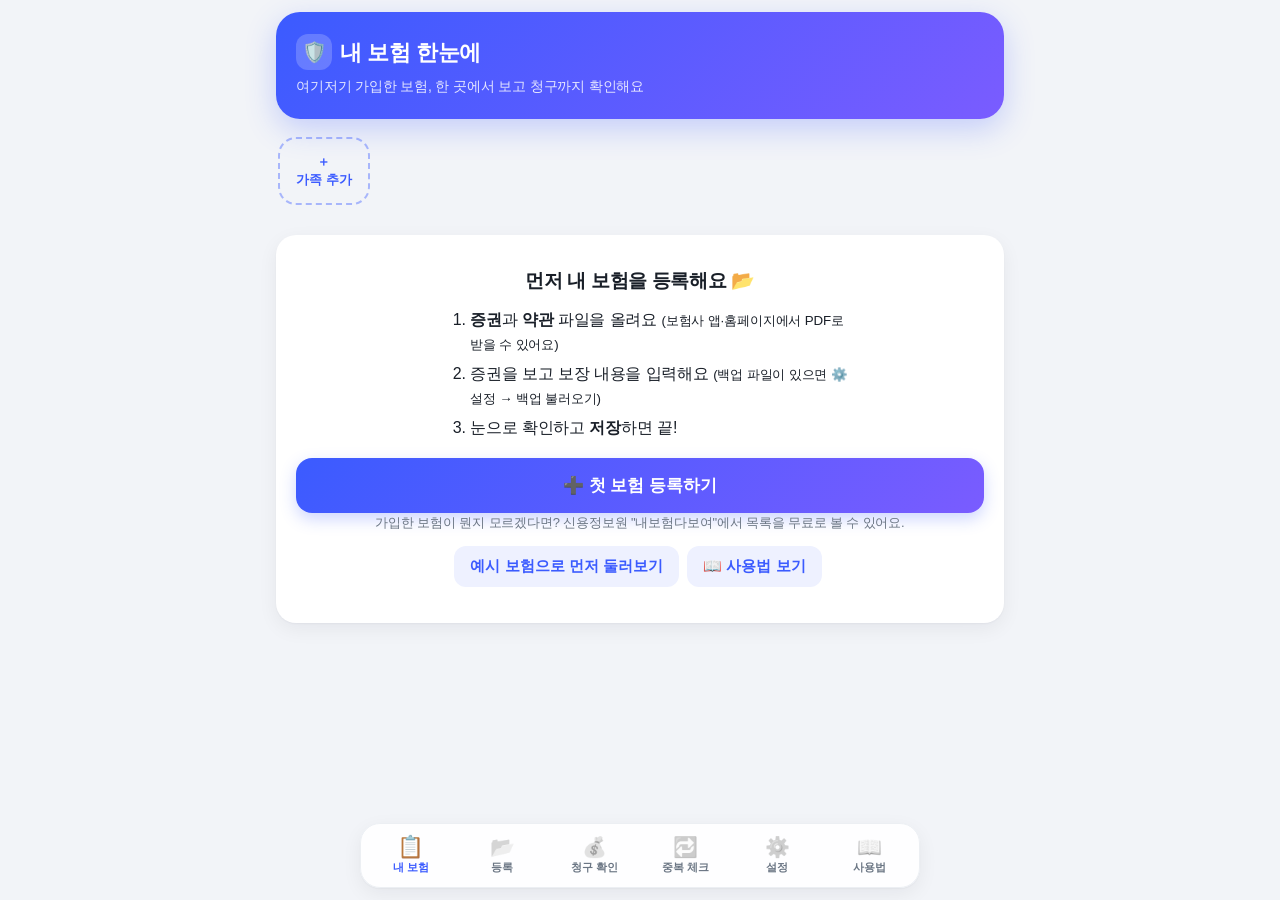
==== index.html @ a04a3692 "청구 확인: 병원 서류 올려 보기 + 어느 보험사에 청구할지 회사별로 보여주기 Co-Authored-By: Claude Opus 5.5 <noreply@anthropic.com> " ====
<!doctype html>
<html lang="ko">
<head>
  <meta charset="utf-8" />
  <meta name="viewport" content="width=device-width, initial-scale=1" />
  <meta http-equiv="Content-Security-Policy" content="default-src 'self'; script-src 'self'; style-src 'self' 'unsafe-inline'; img-src 'self' data: blob:; connect-src 'none'; object-src 'none'; base-uri 'none'; form-action 'none'" />
  <title>내 보험 한눈에</title>
  <link rel="manifest" href="manifest.webmanifest" />
  <link rel="icon" type="image/svg+xml" href="icons/icon.svg" />
  <link rel="apple-touch-icon" href="icons/icon-180.png" />
  <meta name="theme-color" content="#3b5bff" />
  <meta name="color-scheme" content="light" />
  <script src="theme.js?v=35"></script>
  <meta name="apple-mobile-web-app-title" content="내 보험" />
  <link rel="stylesheet" href="styles.css?v=35" />
</head>
<body>
  <!-- 잠금 화면 -->
  <div id="lock" class="lock hidden">
    <div class="lockbox">
      <div class="lockicon">🔒</div>
      <h2>비밀번호 4자리</h2>
      <input id="lockPin" type="password" inputmode="numeric" maxlength="4" autocomplete="off" />
      <button class="btn big" id="lockOpen">열기</button>
      <div id="lockMsg" class="hint"></div>
      <button class="btn small ghost" id="lockForgot">비밀번호를 잊었어요</button>
    </div>
  </div>

  <header class="top">
    <h1><span class="logo">🛡️</span> 내 보험 한눈에</h1>
    <p class="sub">여기저기 가입한 보험, 한 곳에서 보고 청구까지 확인해요</p>
  </header>

  <nav class="tabs" role="tablist">
    <button data-tab="home" class="active"><span class="ic">📋</span>내 보험</button>
    <button data-tab="add"><span class="ic">📂</span>등록</button>
    <button data-tab="claim"><span class="ic">💰</span>청구 확인</button>
    <button data-tab="overlap"><span class="ic">🔁</span>중복 체크</button>
    <button data-tab="settings"><span class="ic">⚙️</span>설정</button>
    <button data-tab="help"><span class="ic">📖</span>사용법</button>
  </nav>

  <main>
    <!-- 1. 내 보험 -->
    <section id="tab-home" class="tab active">
      <div id="family" class="family"></div>
      <div id="memberTools" class="membertools"></div>
      <div id="kindFilter" class="kinds"></div>
      <div id="summary" class="cards3"></div>
      <div id="policyList"></div>
      <div id="emptyHome" class="empty hidden">
        <h2>먼저 내 보험을 등록해요 📂</h2>
        <ol class="steps">
          <li><b>증권</b>과 <b>약관</b> 파일을 올려요 <small>(보험사 앱·홈페이지에서 PDF로 받을 수 있어요)</small></li>
          <li>증권을 보고 보장 내용을 입력해요 <small>(백업 파일이 있으면 ⚙️ 설정 → 백업 불러오기)</small></li>
          <li>눈으로 확인하고 <b>저장</b>하면 끝!</li>
        </ol>
        <button class="btn big" data-goto="add">➕ 첫 보험 등록하기</button>
        <p class="hint">가입한 보험이 뭔지 모르겠다면? 신용정보원 "내보험다보여"에서 목록을 무료로 볼 수 있어요.</p>
        <button class="btn ghost" id="loadSample">예시 보험으로 먼저 둘러보기</button>
        <button class="btn ghost" data-goto="help">📖 사용법 보기</button>
      </div>
    </section>

    <!-- 2. 청구 확인 -->
    <section id="tab-claim" class="tab">
      <div class="panel">
        <h2>📷 병원 서류 올리기</h2>
        <p class="hint">영수증·진료확인서·진단서 사진이나 PDF를 올리면 아래에서 보면서 칸을 채울 수 있어요. 서류는 <b>저장하지 않고</b> 앱을 닫으면 사라져요.</p>
        <label class="btn ghost filebtn">➕ 서류 고르기 (여러 장 가능)
          <input id="cDocs" type="file" accept="image/*,application/pdf" multiple hidden />
        </label>
        <div id="cDocList" class="doclist"></div>
        <details class="where">
          <summary>📍 서류 어디를 보면 되나요?</summary>
          <table>
            <tr><td><b>질병코드</b></td><td>진단서·진료확인서의 <b>질병분류기호</b> 칸 (예: K35.8)</td></tr>
            <tr><td><b>진단받은 날</b></td><td>진단서의 <b>진단일</b> 또는 진료 날짜</td></tr>
            <tr><td><b>입원 일수</b></td><td>입퇴원확인서의 <b>입원일~퇴원일</b></td></tr>
            <tr><td><b>수술</b></td><td>수술확인서의 <b>수술명</b> (종류 1~5종은 보험사에 물어보면 알려줘요)</td></tr>
            <tr><td><b>병원비</b></td><td>진료비 영수증의 <b>환자부담 총액</b></td></tr>
          </table>
        </details>
      </div>
      <div class="panel">
        <h2>어떤 일이 있었나요?</h2>
        <label>누가 아팠나요?
          <select id="cWho"></select>
        </label>
        <label>질병코드 (진단서에 적힌 코드)
          <input id="cCode" placeholder="예: C50, I63, S82" autocomplete="off" />
        </label>
        <div id="cCodeName" class="hint"></div>
        <label>진단받은 날
          <input id="cDate" type="date" />
        </label>
        <div class="checks">
          <label class="chk"><input type="checkbox" id="cDiag" checked /> 진단받았어요</label>
          <label class="chk"><input type="checkbox" id="cSurg" /> 수술했어요</label>
        </div>
        <label>수술 종류 (보험사 수술분류표의 1~5종)
          <select id="cSurgClass">
            <option value="">모르겠어요</option>
            <option value="1">1종</option><option value="2">2종</option><option value="3">3종</option><option value="4">4종</option><option value="5">5종</option>
          </select>
        </label>
        <label class="chk"><input type="checkbox" id="cPre" /> 보험 가입 전부터 이 병으로 진단·치료받은 적 있어요</label>
        <div class="row2">
          <label>입원 일수 <input id="cDays" type="number" min="0" value="0" /></label>
          <label>통원 횟수 <input id="cVisits" type="number" min="0" value="0" /></label>
        </div>
        <label>그중 중환자실에 있던 날 <input id="cIcu" type="number" min="0" value="0" /></label>
        <label>실제 낸 병원비 (원, 실손용)
          <input id="cCost" type="number" min="0" value="0" />
        </label>
        <button class="btn big" id="runClaim">🔍 받을 수 있는 보험금 확인</button>
      </div>
      <div id="claimResult"></div>
    </section>

    <!-- 3. 중복 체크 -->
    <section id="tab-overlap" class="tab">
      <div id="overlapResult"></div>
    </section>

    <!-- 4. 보험 추가 -->
    <section id="tab-add" class="tab">
      <div class="panel tpl">
        <h2>📚 새 보험 빠르게 입력하기 (선택)</h2>
        <p class="hint">새로 등록할 보험이 아래 상품이면, 증권의 <b>구좌 수</b>만 넣으면 보장이 자동으로 채워져요.<br />이미 등록한 보험은 여기가 아니라 <b>📋 내 보험</b> 탭에 있어요.</p>
        <select id="tplSelect"><option value="">— 해당 없음 (아래 ①로) —</option></select>
        <div id="tplUnits"></div>
        <button class="btn" id="tplApply">📚 이 약관으로 채우기</button>
      </div>

      <div class="panel">
        <h2>① 증권과 약관 올리기</h2>
        <div class="docguide">
          <div><b>📄 보험증권</b><br />뭘, 얼마짜리로 가입했는지<br /><small>금액 · 가입일 · 만기일</small></div>
          <div><b>📘 약관</b><br />언제 주고 언제 안 주는지<br /><small>질병코드 · 면책 · 감액</small></div>
        </div>
        <label>📄 보험증권 <b>(꼭 올려주세요)</b>
          <input type="file" id="docPolicy" accept="application/pdf,image/*" />
        </label>
        <div id="docPolicyNow" class="hint"></div>
        <label>📘 약관 <b>(있으면 훨씬 정확해요)</b>
          <input type="file" id="docTerms" accept="application/pdf,image/*" />
        </label>
        <div id="docTermsNow" class="hint"></div>
        <p class="hint">📎 올린 파일은 <b>이 기기 안에만</b> 보관돼요. 보험 카드에서 "증권 보기·약관 보기"로 열 수 있어요.<br />보장 내용은 아래 ②에 증권을 보고 입력하거나, 받은 백업 파일을 ⚙️ 설정 → <b>백업 불러오기</b>로 넣으세요.</p>
        <!-- 제미나이 자동 읽기: 보안을 위해 숨김 (필요하면 hidden을 빼고 gemini.js와 CSP connect-src를 되돌리기) -->
        <div id="aiBox" class="hidden">
        <details>
          <summary class="hint">파일이 없으면? 내용을 복사해서 붙여넣기</summary>
          <textarea id="aiText" rows="3" placeholder="증권/약관 내용을 붙여넣으세요"></textarea>
        </details>
        <button class="btn big" id="aiRun">🤖 제미나이로 읽어서 자동 입력</button>
        <div id="aiStatus" class="hint"></div>
        <p class="hint">AI 없이 직접 써도 돼요 → 아래 ②에 바로 입력</p>
        </div>
      </div>

      <div class="panel">
        <h2>② 내용 확인하고 저장</h2>
        <p class="hint">입력한 내용이 맞는지 <b>증권과 꼭 비교</b>해보세요.</p>
        <label>👤 누구 보험이에요? (보장받는 사람)
          <input id="fOwner" list="ownerList" placeholder="예: 나, 엄마, 첫째" />
          <datalist id="ownerList"></datalist>
        </label>
        <div class="row2">
          <label>보험사 <input id="fCompany" /></label>
          <label>상품 이름 <input id="fProduct" /></label>
        </div>
        <div class="row2">
          <label>종류
            <select id="fType"><option>정액</option><option>실손</option></select>
          </label>
          <label>월 보험료(원) <input id="fPremium" type="number" min="0" /></label>
        </div>
        <div class="row2">
          <label>납입일 (매월 며칠) <input id="fPayDay" type="number" min="1" max="31" placeholder="예: 25" /></label>
          <label>고객센터 번호 <input id="fPhone" type="tel" placeholder="증권에 적힌 번호" /></label>
        </div>
        <div class="row2">
          <label>가입일 <input id="fStart" type="date" /></label>
          <label>만기일 <input id="fEnd" type="date" /></label>
        </div>

        <h3>보장 내용</h3>
        <div id="covRows"></div>
        <button class="btn ghost" id="addCov">+ 보장 한 줄 추가</button>
        <div class="actions">
          <button class="btn big" id="savePolicy">💾 저장</button>
          <button class="btn ghost" id="resetForm">비우기</button>
        </div>
      </div>
    </section>

    <!-- 5. 설정 -->
    <section id="tab-help" class="tab">
      <div class="panel">
        <h2>📖 이렇게 써요 (3단계)</h2>
        <ol class="steps">
          <li><b>👨‍👩‍👧 가족 추가</b><br />📋 내 보험 → <b>＋ 가족 추가</b> → 이름 쓰기 (예: 엄마, 큰딸)<br /><small>같은 이름은 못 써요. 딸이 둘이면 "큰딸·작은딸"처럼</small></li>
          <li><b>📂 보험 등록</b><br />📂 보험 등록 → <b>누구 보험인지</b> 쓰고 → 증권을 보고 입력 → <b>💾 저장</b><br /><small>백업 파일이 있으면 ⚙️ 설정 → 백업 불러오기가 더 쉬워요</small><br /><small>목록에 있는 보험이면 "📚 이 약관으로 채우기"로 더 쉽게</small></li>
          <li><b>💰 청구 확인</b><br />💰 청구 확인 → <b>📷 병원 서류</b> 올리기(선택) → <b>누가 아팠는지</b> 고르고 → 진단서의 <b>질병코드</b>(예: C50, J18) → 입원·수술·병원비 넣기 → <b>🔍 확인</b><br /><small>결과 맨 위 <b>🏢 어디에 청구할까요?</b>에 보험사별 금액과 전화번호가 나와요</small></li>
        </ol>
      </div>

      <div class="panel hidden">
        <h2>🔑 AI(제미나이) 키 받는 법</h2>
        <p class="hint">증권·약관을 AI가 자동으로 읽게 하려면 필요해요. 없어도 직접 입력하면 돼요.</p>
        <ol class="steps">
          <li>인터넷 창에서 <b>aistudio.google.com</b> → 구글 계정으로 로그인</li>
          <li><b>Get API key</b>(API 키 가져오기) → <b>Create API key</b>(API 키 만들기)</li>
          <li><code>AIza</code>로 시작하는 키를 <b>복사</b> → ⚙️ 설정 → <b>API 키</b> 칸에 붙여넣고 <b>저장</b></li>
        </ol>
        <p class="hint">⚠️ 키는 비밀번호와 같아요. 남에게 보내거나 캡처하지 마세요. "결제 설정"은 누르지 않으면 돈이 나가지 않아요.</p>
      </div>

      <div class="panel">
        <h2>✅ 결과 읽는 법</h2>
        <ul>
          <li><span class="badge 가능">✅ 청구 가능</span> 약관 조건에 맞아요</li>
          <li><span class="badge 확인필요">⚠️ 확인 필요</span> 정보가 부족하거나(❓) 조건을 더 봐야 해요</li>
          <li><span class="badge 불가">❌ 해당 안 됨</span> 기간·면책·최초 1회 같은 조건에 걸려요</li>
        </ul>
        <p class="hint">❓ 표시는 앱이 모르는 부분이에요. 앱은 모르는 건 지어내지 않아요.</p>
      </div>

      <div class="panel">
        <h2>🔒 내 정보는 어디에?</h2>
        <ul>
          <li>보험·가족·파일은 <b>이 기기 안에만</b> 저장돼요. 다른 사람이 같은 링크를 열어도 안 보여요.</li>
          <li>이 앱은 <b>인터넷으로 아무것도 보내지 않아요.</b> (보안 울타리로 막아뒀어요)</li>
          <li>다른 기기로 옮기려면 ⚙️ 설정 → <b>백업 파일 받기</b> → 새 기기에서 <b>백업 불러오기</b>.</li>
          <li>회사 등 함께 쓰는 컴퓨터라면 다 쓴 뒤 ⚙️ 설정 → <b>전부 지우기</b> 또는 🔒 잠금을 켜세요.</li>
        </ul>
      </div>

      <p class="disclaimer">※ 이 앱의 금액은 <b>예상치</b>예요. 실제 지급 여부와 금액은 보험사 심사와 약관에 따라 달라요. 보험금 청구는 보통 사고일로부터 3년 안에 해야 해요.</p>
      <p class="disclaimer"><a href="privacy.html">개인정보 처리방침</a></p>
    </section>

    <section id="tab-settings" class="tab">
      <div class="panel hidden">
        <h2>제미나이 AI 연결</h2>
        <p class="hint">Google AI Studio에서 받은 API 키를 넣어요. 이 기기 안에만 저장돼요.</p>
        <label>API 키 <input id="sKey" type="password" placeholder="AIza..." /></label>
        <label>모델 이름 <input id="sModel" placeholder="gemini-2.5-flash" /></label>
        <button class="btn" id="saveSettings">저장</button>
      </div>
      <div class="panel">
        <label class="switch">🌙 밤 모드 (어두운 화면) <input type="checkbox" id="darkMode" /></label>
        <p class="hint" style="margin:8px 0 0">기본은 밝은 화면이에요. 이 기기에만 적용돼요.</p>
      </div>
      <div class="panel">
        <h2>🔒 숫자 4자리 잠금</h2>
        <p class="hint" id="pinState"></p>
        <label>새 비밀번호 4자리 <input id="sPin" type="password" inputmode="numeric" maxlength="4" autocomplete="off" /></label>
        <div class="actions">
          <button class="btn" id="setPin">잠금 켜기 / 바꾸기</button>
          <button class="btn ghost" id="removePin">잠금 끄기</button>
        </div>
        <p class="hint">※ 다른 사람이 화면을 못 열게 막는 "문 잠금"이에요. 기기 안의 자료 자체를 암호로 바꾸는 건 아니라서, 휴대폰 잠금도 꼭 같이 쓰세요.</p>
      </div>

      <div class="panel">
        <h2>내 데이터 · 가족과 나누기</h2>
        <p class="hint">👨‍👩‍👧 가족 공유: "백업 파일 받기"로 만든 파일을 카톡 등으로 보내고, 받은 사람이 "백업 불러오기"를 누르면 돼요. 이미 있는 보험은 그대로 두고 합쳐져요.</p>
        <p class="hint">보험 정보와 증권·약관 파일은 서버로 가지 않고 이 기기에만 저장돼요. 백업 파일에는 보장 내용만 들어가고, 증권·약관 원본 파일은 빠져요.</p>
        <div class="actions">
          <button class="btn ghost" id="exportData">📤 백업 파일 받기</button>
          <label class="btn ghost filebtn">📥 백업 불러오기<input type="file" id="importData" accept=".json" hidden /></label>
          <button class="btn danger" id="clearData">🗑️ 전부 지우기</button>
        </div>
      </div>
      <p class="disclaimer">※ 이 앱의 금액은 "예상치"예요. 실제 지급 여부와 금액은 보험사 심사와 약관에 따라 달라질 수 있어요.</p>
    </section>
  </main>

  <div id="toast" class="toast hidden"></div>

  <script src="kcd.js?v=35"></script>
  <script src="engine.js?v=35"></script>
  <script src="sample-data.js?v=35"></script>
  <script src="templates.js?v=35"></script>
  <script src="avatars.js?v=35"></script>
  <script src="app.js?v=35"></script>
</body>
</html>
---- styles.css ----
:root {
  --bg: #f4f6fb; --card: #fff; --text: #1d2433; --muted: #6b7385; --line: #e3e7ef;
  --brand: #2f6bff; --brand-soft: #e8efff;
  --ok: #12a150; --ok-soft: #e4f6ec; --warn: #d98a00; --warn-soft: #fff4dc; --no: #d64545; --no-soft: #fde8e8;
}
:root[data-theme="dark"] {
  --ok-soft: #133022; --warn-soft: #362a10; --no-soft: #3a1818;
}
* { box-sizing: border-box; }
body { margin: 0; font-family: -apple-system, "Apple SD Gothic Neo", "Malgun Gothic", sans-serif; background: var(--bg); color: var(--text); font-size: 16px; line-height: 1.5; }
.top { padding: 20px 16px 8px; max-width: 760px; margin: 0 auto; }
.top h1 { margin: 0; font-size: 24px; }
.sub { margin: 4px 0 0; color: var(--muted); font-size: 14px; }

.tabs { position: sticky; top: 0; z-index: 5; display: flex; gap: 4px; overflow-x: auto; padding: 8px 16px; background: var(--bg); max-width: 760px; margin: 0 auto; }
.tabs button { flex: 0 0 auto; border: 1px solid var(--line); background: var(--card); color: var(--text); border-radius: 999px; padding: 8px 14px; font-size: 14px; cursor: pointer; }
.tabs button.active { background: var(--brand); border-color: var(--brand); color: #fff; }

main { max-width: 760px; margin: 0 auto; padding: 8px 16px 60px; }
.tab { display: none; }
.tab.active { display: block; }
.hidden { display: none !important; }

.panel, .policy, .result { background: var(--card); border: 1px solid var(--line); border-radius: 16px; padding: 16px; margin-bottom: 12px; }
h2 { font-size: 18px; margin: 0 0 12px; }
h3 { font-size: 15px; margin: 16px 0 8px; }
label { display: block; font-size: 14px; color: var(--muted); margin-bottom: 10px; }
input, select, textarea { display: block; width: 100%; margin-top: 4px; padding: 10px 12px; font-size: 16px; border: 1px solid var(--line); border-radius: 10px; background: var(--bg); color: var(--text); }
textarea { margin: 8px 0; }
.row2 { display: grid; grid-template-columns: 1fr 1fr; gap: 10px; }
.checks { display: flex; gap: 16px; margin-bottom: 10px; }
.chk { display: flex; align-items: center; gap: 6px; color: var(--text); }
.chk input { width: auto; margin: 0; }
.hint { color: var(--muted); font-size: 13px; margin: -4px 0 10px; }

.btn { display: inline-block; border: 0; background: var(--brand); color: #fff; padding: 10px 16px; border-radius: 10px; font-size: 15px; cursor: pointer; margin: 4px 4px 4px 0; }
.btn.ghost { background: var(--brand-soft); color: var(--brand); }
.btn.danger { background: var(--no-soft); color: var(--no); }
.btn.big { width: 100%; padding: 14px; font-size: 17px; font-weight: 600; margin-top: 6px; }
.btn.small { padding: 4px 10px; font-size: 13px; }
.actions { display: flex; flex-wrap: wrap; gap: 4px; margin-top: 8px; }
.filebtn { margin: 4px 4px 4px 0; }

.cards3 { display: grid; grid-template-columns: repeat(3, 1fr); gap: 8px; margin-bottom: 12px; }
.stat { background: var(--card); border: 1px solid var(--line); border-radius: 14px; padding: 12px; }
.stat .k { font-size: 12px; color: var(--muted); }
.stat .v { font-size: 18px; font-weight: 700; margin-top: 2px; word-break: keep-all; }

.policy header { display: flex; justify-content: space-between; align-items: flex-start; gap: 8px; }
.policy .name { font-weight: 700; font-size: 17px; }
.policy .meta { color: var(--muted); font-size: 13px; }
.tag { display: inline-block; font-size: 12px; padding: 2px 8px; border-radius: 999px; background: var(--brand-soft); color: var(--brand); margin-right: 4px; }
.covs { width: 100%; border-collapse: collapse; margin-top: 10px; font-size: 14px; }
.covs td { padding: 7px 4px; border-top: 1px solid var(--line); vertical-align: top; }
.covs td.amt { text-align: right; white-space: nowrap; font-weight: 600; }
.covs .codes { color: var(--muted); font-size: 12px; }

.total { background: var(--brand); color: #fff; border-radius: 16px; padding: 18px; margin: 12px 0; }
.total .k { opacity: .85; font-size: 14px; }
.total .v { font-size: 28px; font-weight: 800; }
.result { border-left: 6px solid var(--line); }
.result.가능 { border-left-color: var(--ok); }
.result.확인필요 { border-left-color: var(--warn); }
.result.불가 { border-left-color: var(--no); opacity: .8; }
.result .top-line { display: flex; justify-content: space-between; gap: 8px; font-weight: 700; }
.badge { font-size: 12px; padding: 2px 8px; border-radius: 999px; white-space: nowrap; }
.badge.가능 { background: var(--ok-soft); color: var(--ok); }
.badge.확인필요 { background: var(--warn-soft); color: var(--warn); }
.badge.불가 { background: var(--no-soft); color: var(--no); }
.result ul { margin: 6px 0 0; padding-left: 18px; color: var(--muted); font-size: 13px; }
.box { border-radius: 14px; padding: 14px; margin-bottom: 12px; }
.box.warn { background: var(--warn-soft); }
.box.info { background: var(--brand-soft); }
.box h3 { margin-top: 0; }

.covrow { border: 1px dashed var(--line); border-radius: 12px; padding: 10px; margin-bottom: 8px; }
.covrow .grid { display: grid; grid-template-columns: 1fr 1fr; gap: 8px; }
.covrow label { margin-bottom: 4px; }
.covrow input, .covrow select { padding: 8px; font-size: 14px; }

.empty { text-align: center; padding: 30px 10px; color: var(--muted); }
.disclaimer { color: var(--muted); font-size: 12px; }
.toast { position: fixed; left: 50%; bottom: 20px; transform: translateX(-50%); background: #222a; color: #fff; padding: 10px 16px; border-radius: 999px; font-size: 14px; backdrop-filter: blur(6px); }

@media (max-width: 480px) {
  .cards3 { grid-template-columns: 1fr 1fr; }
  .cards3 .stat:last-child { grid-column: span 2; }
  .stat .v { font-size: 16px; }
}

/* 증권·약관 등록 */
.docguide { display: grid; grid-template-columns: 1fr 1fr; gap: 8px; margin-bottom: 14px; font-size: 14px; }
.docguide > div { background: var(--brand-soft); border-radius: 12px; padding: 10px; }
.docguide small { color: var(--muted); }
.steps { text-align: left; max-width: 420px; margin: 0 auto 12px; color: var(--text); }
.steps li { margin-bottom: 6px; }
.empty h2 { color: var(--text); }
details summary { cursor: pointer; margin: 4px 0 8px; }
.doclinks { display: flex; flex-wrap: wrap; gap: 4px; margin-top: 8px; }
.tag.miss { background: var(--warn-soft); color: var(--warn); }
.tag.have { background: var(--ok-soft); color: var(--ok); }
button.tag { border: 0; cursor: pointer; font-family: inherit; }

/* 가족 카드 */
.family { display: flex; gap: 8px; overflow-x: auto; padding-bottom: 4px; margin-bottom: 12px; }
.fam { flex: 0 0 auto; min-width: 110px; text-align: left; border: 2px solid var(--line); background: var(--card); color: var(--text); border-radius: 14px; padding: 10px 12px; cursor: pointer; font-family: inherit; }
.fam.active { border-color: var(--brand); background: var(--brand-soft); }
.fam .who { font-weight: 700; font-size: 16px; }
.fam .sm { font-size: 13px; color: var(--muted); }
.fam .money { font-weight: 700; font-size: 15px; }
.tag.owner { background: var(--ok-soft); color: var(--ok); }
.phone { color: var(--brand); text-decoration: none; font-weight: 600; }
.person { font-size: 17px; margin: 16px 0 8px; }

/* 잠금 화면 */
.lock { position: fixed; inset: 0; z-index: 50; background: var(--bg); display: flex; align-items: center; justify-content: center; padding: 16px; }
.lockbox { width: 100%; max-width: 320px; text-align: center; }
.lockicon { font-size: 48px; }
#lockPin { text-align: center; font-size: 28px; letter-spacing: 12px; }
.fam.add { min-width: 90px; text-align: center; color: var(--brand); border-style: dashed; font-weight: 700; }
.membertools { display: flex; flex-wrap: wrap; align-items: center; gap: 4px; margin: -4px 0 10px; font-size: 14px; }
.membertools:empty { display: none; }
.panel.tpl { border: 2px solid var(--brand); }
.memo { font-size: 13px; margin-top: 6px; } .memo summary { cursor: pointer; color: var(--brand); } .memo ul { margin: 4px 0 0; padding-left: 18px; color: var(--muted); }
.kinds { display: flex; flex-wrap: wrap; gap: 6px; margin-bottom: 10px; }
.kind { border: 1px solid var(--line); background: var(--card); color: var(--text); border-radius: 999px; padding: 6px 12px; font-size: 14px; cursor: pointer; font-family: inherit; }
.kind.active { background: var(--brand); border-color: var(--brand); color: #fff; }
.kinds:empty { display: none; }
.tag.life { background: #eef0ff; color: #4a4fc4; }
.tag.fire { background: #fff0e6; color: #c45a12; }
.tag.silbi { background: var(--ok-soft); color: var(--ok); }
:root[data-theme="dark"] .tag.life { background: #26294a; color: #a9adff; } :root[data-theme="dark"] .tag.fire { background: #3a2616; color: #ffb27a; }
.covs td.amt.txt { white-space: normal; width: 40%; font-size: 13px; word-break: keep-all; }
.covs { table-layout: auto; }
/* 보험 개수·보험료는 빨간색으로 잘 보이게 */
:root { --hot: #e02424; }
:root[data-theme="dark"] { --hot: #ff6b6b; }
.fam .sm, .fam .money, .stat .v, .tag.money { color: var(--hot); font-weight: 800; }
.tag.money { background: #fdeaea; }
:root[data-theme="dark"] .tag.money { background: #3a1818; }

/* ================= 2026 새 디자인 (위 규칙을 덮어써요) ================= */
:root {
  --bg: #f2f4f8; --card: #ffffff; --text: #191f28; --muted: #6b7684; --line: #eceff3;
  --brand: #3b5bff; --brand-2: #7a5cff; --brand-soft: #eef1ff;
  --field: #f2f4f6; --shadow: 0 1px 2px rgba(16,24,40,.04), 0 6px 20px rgba(16,24,40,.06);
  --radius: 20px; --nav-h: 64px; color-scheme: light;
}
:root[data-theme="dark"] {
  color-scheme: dark;
  --bg: #0f1115; --card: #1a1d24; --text: #eef0f4; --muted: #98a0ad; --line: #272b34;
  --brand: #7b91ff; --brand-2: #a08bff; --brand-soft: #21263a; --field: #22262e;
  --shadow: 0 1px 2px rgba(0,0,0,.3);
}
body { font-family: "Pretendard", -apple-system, "SF Pro Text", "Apple SD Gothic Neo", "Noto Sans KR", "Malgun Gothic", sans-serif;
  letter-spacing: -0.01em; -webkit-font-smoothing: antialiased; padding-bottom: calc(var(--nav-h) + env(safe-area-inset-bottom)); }

/* 머리: 색이 번지는 카드 */
.top { margin: 12px auto 4px; padding: 22px 20px; max-width: 728px; width: calc(100% - 32px); border-radius: 24px; color: #fff;
  background: linear-gradient(135deg, var(--brand) 0%, var(--brand-2) 100%); box-shadow: 0 10px 30px rgba(59,91,255,.25); }
.top h1 { font-size: 22px; font-weight: 800; letter-spacing: -0.02em; display: flex; align-items: center; gap: 8px; }
.top .logo { display: inline-grid; place-items: center; width: 36px; height: 36px; border-radius: 12px; background: rgba(255,255,255,.2); font-size: 20px; }
.top .sub { color: rgba(255,255,255,.85); margin-top: 6px; }

/* 아래 고정 메뉴 (휴대폰 앱처럼) */
.tabs { position: fixed; top: auto; bottom: 0; left: 0; right: 0; max-width: none; margin: 0; z-index: 20; display: grid; grid-template-columns: repeat(6, 1fr); gap: 0;
  padding: 6px 4px calc(6px + env(safe-area-inset-bottom)); background: color-mix(in srgb, var(--card) 88%, transparent);
  backdrop-filter: saturate(180%) blur(16px); -webkit-backdrop-filter: saturate(180%) blur(16px); border-top: 1px solid var(--line); overflow: visible; }
.tabs button { display: flex; flex-direction: column; align-items: center; gap: 2px; border: 0; background: none; color: var(--muted);
  border-radius: 12px; padding: 6px 0; font-size: 11px; font-weight: 600; font-family: inherit; white-space: nowrap; }
.tabs button .ic { font-size: 20px; line-height: 1.1; filter: grayscale(1); opacity: .55; transition: .15s; }
.tabs button.active { background: none; color: var(--brand); }
.tabs button.active .ic { filter: none; opacity: 1; transform: translateY(-1px) scale(1.08); }
@media (min-width: 760px) { .tabs { max-width: 560px; margin: 0 auto 12px; left: 0; right: 0; bottom: 0; border: 1px solid var(--line); border-radius: 20px; box-shadow: var(--shadow); } }

main { padding: 12px 16px 24px; }

/* 카드: 테두리 대신 부드러운 그림자 */
.panel, .policy, .result, .stat { border: 0; border-radius: var(--radius); box-shadow: var(--shadow); }
.panel, .policy, .result { padding: 20px; margin-bottom: 14px; }
h2 { font-size: 19px; font-weight: 800; letter-spacing: -0.02em; }
h3 { font-weight: 700; }

/* 입력칸: 회색 바탕, 누르면 파란 테두리 */
label { color: var(--muted); font-weight: 600; font-size: 13px; }
input, select, textarea { border: 1.5px solid transparent; background: var(--field); border-radius: 12px; padding: 12px 14px; font-family: inherit; transition: border-color .15s, background .15s; }
input:focus, select:focus, textarea:focus { outline: none; border-color: var(--brand); background: var(--card); }
.chk { font-weight: 500; }
.chk input { accent-color: var(--brand); width: 18px; height: 18px; }

/* 버튼 */
.btn { border-radius: 12px; font-weight: 700; font-family: inherit; padding: 11px 16px; transition: transform .08s, filter .15s; }
.btn:active { transform: scale(.97); }
.btn.big { border-radius: 16px; padding: 16px; background: linear-gradient(135deg, var(--brand), var(--brand-2)); box-shadow: 0 6px 16px rgba(59,91,255,.25); }
.btn.big.ghost { background: var(--brand-soft); box-shadow: none; }
.btn.small { border-radius: 8px; font-weight: 600; }

/* 가족 카드 */
.family { gap: 10px; padding: 2px 2px 6px; scrollbar-width: none; }
.family::-webkit-scrollbar { display: none; }
.fam { border: 0; border-radius: 18px; padding: 14px 16px; min-width: 124px; box-shadow: var(--shadow); outline: 2px solid transparent; transition: outline-color .15s; }
.fam.active { outline-color: var(--brand); background: var(--card); }
.fam .who { font-size: 17px; font-weight: 800; margin-bottom: 4px; }
.fam.add { border: 2px dashed color-mix(in srgb, var(--brand) 40%, transparent); box-shadow: none; background: transparent; }

/* 분류 칩 */
.kind { border: 0; background: var(--card); box-shadow: var(--shadow); font-weight: 600; padding: 7px 13px; }
.kind.active { background: var(--text); color: var(--card); }

/* 요약 숫자 */
.cards3 { gap: 10px; }
.stat { padding: 16px; }
.stat .k { font-size: 13px; font-weight: 600; }
.stat .v { font-size: 22px; letter-spacing: -0.02em; margin-top: 4px; }
@media (max-width: 480px) { .stat .v { font-size: 20px; } }

/* 보험 카드 */
.policy .name { font-size: 18px; font-weight: 800; letter-spacing: -0.02em; }
.policy .meta { margin: 2px 0 8px; }
.tag { font-weight: 600; padding: 3px 9px; }
.covs { margin-top: 14px; }
.covs td { padding: 10px 2px; border-top: 1px solid var(--line); }
.covs tr:first-child td { border-top: 0; }
.covs td.amt { font-weight: 800; letter-spacing: -0.01em; }

/* 청구 결과 */
.total { border-radius: 24px; padding: 22px; background: linear-gradient(135deg, var(--brand), var(--brand-2)); box-shadow: 0 10px 30px rgba(59,91,255,.25); }
.total .v { font-size: 32px; letter-spacing: -0.03em; }
.result { border-left: 0; position: relative; overflow: hidden; padding-left: 24px; }
.result::before { content: ""; position: absolute; left: 0; top: 0; bottom: 0; width: 6px; background: var(--line); }
.result.가능::before { background: var(--ok); }
.result.확인필요::before { background: var(--warn); }
.result.불가::before { background: var(--no); }
.badge { font-weight: 700; }
.box { border-radius: var(--radius); padding: 18px; }

/* 빈 화면·기타 */
.empty { background: var(--card); border-radius: var(--radius); box-shadow: var(--shadow); padding: 32px 20px; }
.covrow { border: 0; background: var(--field); border-radius: 16px; }
.covrow input, .covrow select { background: var(--card); }
.docguide > div { border-radius: 16px; padding: 14px; }
.panel.tpl { border: 0; outline: 2px solid color-mix(in srgb, var(--brand) 35%, transparent); }
.toast { bottom: calc(var(--nav-h) + 16px + env(safe-area-inset-bottom)); background: rgba(25,31,40,.9); font-weight: 600; z-index: 30; }
.disclaimer { line-height: 1.6; padding: 0 4px; }
.disclaimer a { color: var(--muted); }
.lockicon { width: 80px; height: 80px; margin: 0 auto 8px; display: grid; place-items: center; border-radius: 24px; background: linear-gradient(135deg, var(--brand), var(--brand-2)); font-size: 40px; }

/* 밤 모드 켜기 버튼 */
.switch { display: flex; align-items: center; justify-content: space-between; gap: 12px; color: var(--text); font-size: 16px; font-weight: 600; margin: 0; cursor: pointer; }
.switch input { appearance: none; -webkit-appearance: none; width: 52px; height: 32px; margin: 0; padding: 0; border: 0; border-radius: 999px; background: #d0d5dd; position: relative; flex: 0 0 auto; cursor: pointer; transition: background .2s; }
.switch input::after { content: ""; position: absolute; top: 3px; left: 3px; width: 26px; height: 26px; border-radius: 50%; background: #fff; box-shadow: 0 1px 3px rgba(0,0,0,.25); transition: transform .2s; }
.switch input:checked { background: var(--brand); }
.switch input:checked::after { transform: translateX(20px); }

/* 가족 캐릭터 (avatars.js 그림) */
.av { display: inline-block; vertical-align: middle; line-height: 0; }
.av svg { width: 100%; height: 100%; display: block; }
.av-sm { width: 22px; height: 22px; margin: -3px 2px 0 0; }
.av-lg { width: 60px; height: 60px; }
.fam .face { margin-bottom: 8px; filter: drop-shadow(0 3px 6px rgba(16,24,40,.12)); }
.fam.active .face .av-lg { transform: scale(1.06); }
.fam .face .av-lg { transition: transform .15s; }
.tag.owner { display: inline-flex; align-items: center; gap: 2px; padding-left: 4px; }
.tag.owner .av-sm { width: 18px; height: 18px; margin: 0; }
.person .av-sm, .total .av-sm { width: 26px; height: 26px; }
.facepicker { width: 100%; display: grid; grid-template-columns: repeat(auto-fill, minmax(56px, 1fr)); gap: 8px; margin-top: 8px; padding: 12px; background: var(--card); border-radius: 16px; box-shadow: var(--shadow); }
.facepicker button { aspect-ratio: 1; padding: 4px; border: 0; border-radius: 16px; background: var(--field); cursor: pointer; line-height: 0; }
.facepicker button svg { width: 100%; height: 100%; }
.facepicker button.active { outline: 3px solid var(--brand); background: var(--brand-soft); }
.facepicker button.auto { aspect-ratio: auto; grid-column: span 2; font-size: 13px; font-weight: 700; color: var(--brand); font-family: inherit; line-height: 1.2; }

/* 컴퓨터처럼 넓은 화면: 가족 카드를 옆으로 밀지 않고 여러 줄로 보여줘요 */
@media (min-width: 600px) {
  .family { flex-wrap: wrap; overflow-x: visible; }
}

/* 청구 확인: 병원 서류 */
.filebtn { display: inline-block; cursor: pointer; }
.filebtn input { display: none; }
.doclist { display: flex; flex-direction: column; gap: 10px; margin: 10px 0; }
.doc { position: relative; }
.doc img { width: 100%; max-height: 70vh; object-fit: contain; border-radius: 12px; border: 1px solid var(--line); background: var(--card); }
.doc .pdf { display: block; padding: 12px; border: 1px solid var(--line); border-radius: 12px; color: var(--text); text-decoration: none; }
.doc .x { position: absolute; top: 6px; right: 6px; border: 0; border-radius: 50%; width: 32px; height: 32px; background: rgba(0,0,0,.6); color: #fff; font-size: 16px; cursor: pointer; }
.where summary { cursor: pointer; font-weight: 600; margin-top: 6px; }
.where table { width: 100%; border-collapse: collapse; margin-top: 8px; font-size: 14px; }
.where td { padding: 6px 4px; border-top: 1px solid var(--line); vertical-align: top; }
.where td:first-child { white-space: nowrap; width: 1%; padding-right: 10px; }
.company h3 { margin: 0 0 4px; display: flex; justify-content: space-between; gap: 8px; }
.company ul { margin: 6px 0 0; padding-left: 18px; font-size: 14px; }
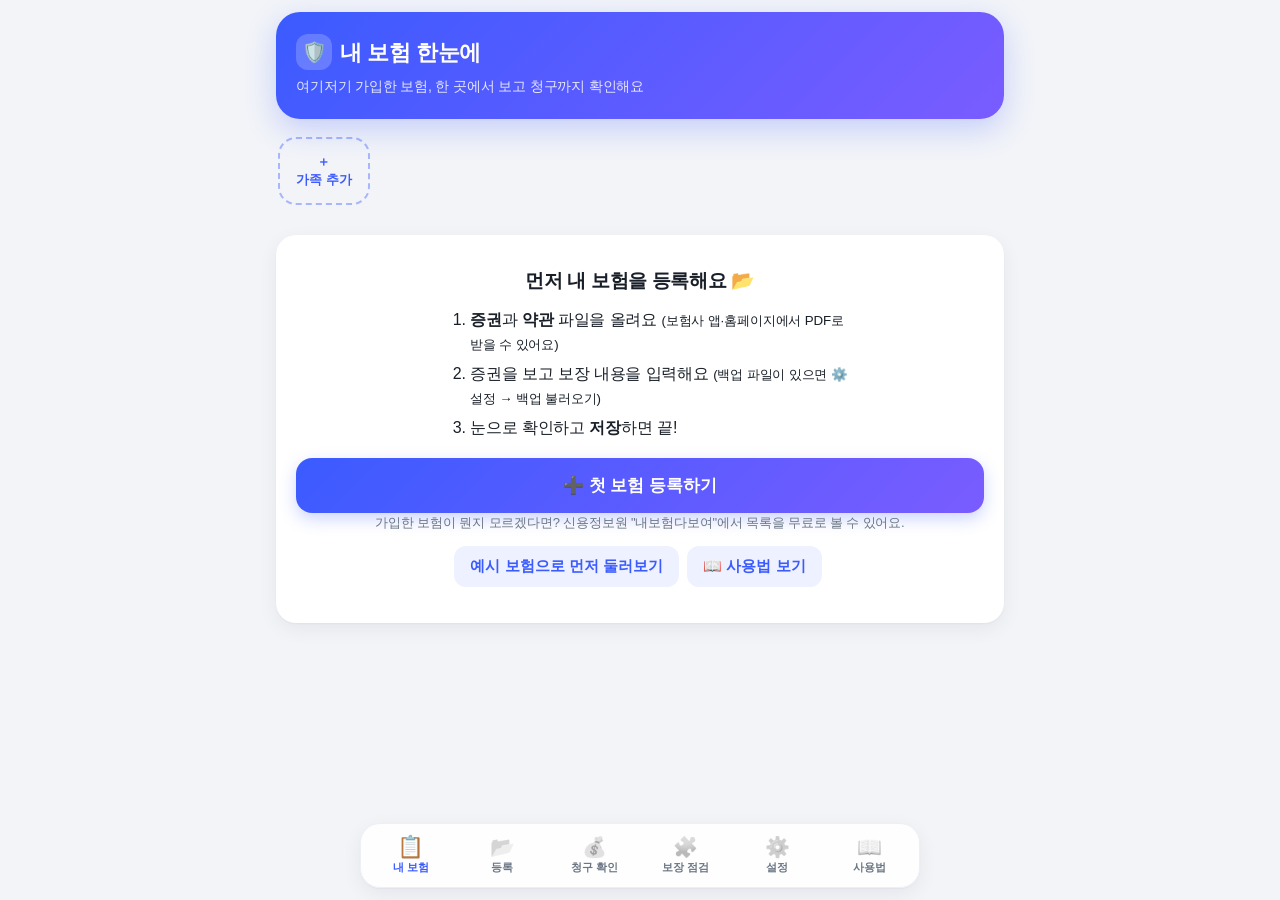
==== commit 110d021b: "갱신·만기 알림, 가족 보장 빈칸 표, 받은 보험금 기록 Co-Authored-By: Claude Opus 5.5 <noreply@anthropic.com> Claude-Sessi" ====
--- a/index.html
+++ b/index.html
@@ -10,9 +10,9 @@
   <link rel="apple-touch-icon" href="icons/icon-180.png" />
   <meta name="theme-color" content="#3b5bff" />
   <meta name="color-scheme" content="light" />
-  <script src="theme.js?v=35"></script>
+  <script src="theme.js?v=37"></script>
   <meta name="apple-mobile-web-app-title" content="내 보험" />
-  <link rel="stylesheet" href="styles.css?v=35" />
+  <link rel="stylesheet" href="styles.css?v=37" />
 </head>
 <body>
   <!-- 잠금 화면 -->
@@ -36,7 +36,7 @@
     <button data-tab="home" class="active"><span class="ic">📋</span>내 보험</button>
     <button data-tab="add"><span class="ic">📂</span>등록</button>
     <button data-tab="claim"><span class="ic">💰</span>청구 확인</button>
-    <button data-tab="overlap"><span class="ic">🔁</span>중복 체크</button>
+    <button data-tab="overlap"><span class="ic">🧩</span>보장 점검</button>
     <button data-tab="settings"><span class="ic">⚙️</span>설정</button>
     <button data-tab="help"><span class="ic">📖</span>사용법</button>
   </nav>
@@ -44,6 +44,7 @@
   <main>
     <!-- 1. 내 보험 -->
     <section id="tab-home" class="tab active">
+      <div id="claimAlert"></div>
       <div id="family" class="family"></div>
       <div id="memberTools" class="membertools"></div>
       <div id="kindFilter" class="kinds"></div>
@@ -65,6 +66,7 @@
 
     <!-- 2. 청구 확인 -->
     <section id="tab-claim" class="tab">
+      <div id="claimTodo"></div>
       <div class="panel">
         <h2>📷 병원 서류 올리기</h2>
         <p class="hint">영수증·진료확인서·진단서 사진이나 PDF를 올리면 아래에서 보면서 칸을 채울 수 있어요. 서류는 <b>저장하지 않고</b> 앱을 닫으면 사라져요.</p>
@@ -72,6 +74,8 @@
           <input id="cDocs" type="file" accept="image/*,application/pdf" multiple hidden />
         </label>
         <div id="cDocList" class="doclist"></div>
+        <button class="btn hidden" id="cReadCode">🔎 사진에서 질병코드 자동으로 찾기</button>
+        <div id="cOcr"></div>
         <details class="where">
           <summary>📍 서류 어디를 보면 되나요?</summary>
           <table>
@@ -92,7 +96,7 @@
           <input id="cCode" placeholder="예: C50, I63, S82" autocomplete="off" />
         </label>
         <div id="cCodeName" class="hint"></div>
-        <label>진단받은 날
+        <label>진단·치료받은 날 <small>(이날부터 3년이 청구 마감)</small>
           <input id="cDate" type="date" />
         </label>
         <div class="checks">
@@ -119,8 +123,10 @@
       <div id="claimResult"></div>
     </section>
 
-    <!-- 3. 중복 체크 -->
+    <!-- 3. 보장 점검 (빈칸 + 중복) -->
     <section id="tab-overlap" class="tab">
+      <div id="gapResult"></div>
+      <h2 class="person">🔁 겹치는 보장</h2>
       <div id="overlapResult"></div>
     </section>
 
@@ -186,6 +192,9 @@
           <label>가입일 <input id="fStart" type="date" /></label>
           <label>만기일 <input id="fEnd" type="date" /></label>
         </div>
+        <label>갱신 주기 (년) <small>갱신형이면 증권에 적힌 숫자 (예: 5년 갱신 → 5). 비갱신형은 비워 두세요</small>
+          <input id="fRenew" type="number" min="1" max="30" placeholder="예: 5" />
+        </label>
 
         <h3>보장 내용</h3>
         <div id="covRows"></div>
@@ -204,7 +213,8 @@
         <ol class="steps">
           <li><b>👨‍👩‍👧 가족 추가</b><br />📋 내 보험 → <b>＋ 가족 추가</b> → 이름 쓰기 (예: 엄마, 큰딸)<br /><small>같은 이름은 못 써요. 딸이 둘이면 "큰딸·작은딸"처럼</small></li>
           <li><b>📂 보험 등록</b><br />📂 보험 등록 → <b>누구 보험인지</b> 쓰고 → 증권을 보고 입력 → <b>💾 저장</b><br /><small>백업 파일이 있으면 ⚙️ 설정 → 백업 불러오기가 더 쉬워요</small><br /><small>목록에 있는 보험이면 "📚 이 약관으로 채우기"로 더 쉽게</small></li>
-          <li><b>💰 청구 확인</b><br />💰 청구 확인 → <b>📷 병원 서류</b> 올리기(선택) → <b>누가 아팠는지</b> 고르고 → 진단서의 <b>질병코드</b>(예: C50, J18) → 입원·수술·병원비 넣기 → <b>🔍 확인</b><br /><small>결과 맨 위 <b>🏢 어디에 청구할까요?</b>에 보험사별 금액과 전화번호가 나와요</small></li>
+          <li><b>💰 청구 확인</b><br />💰 청구 확인 → <b>📷 병원 서류</b> 올리기 → <b>🔎 질병코드 자동으로 찾기</b>(선택) → <b>누가 아팠는지</b> 고르고 → 진단서의 <b>질병코드</b>(예: C50, J18) → 입원·수술·병원비 넣기 → <b>🔍 확인</b><br /><small>결과 맨 위 <b>🏢 어디에 청구할까요?</b>에 보험사별 금액과 전화번호가 나와요</small><br /><small><b>💾 청구할 일로 저장</b>하면 3년 청구 마감일을 📋 내 보험 맨 위에서 알려줘요. 입금되면 💵 받은 돈을 적어 두세요</small></li>
+          <li><b>🧩 보장 점검</b><br />가족마다 암·뇌·심장·실비·수술·입원 보장이 있는지(✅/❌) 한눈에 봐요<br /><small>🔔 갱신 60일 전, 만기 180일 전에는 📋 내 보험 맨 위에 알림이 떠요 (갱신 주기는 보험 수정에서 넣어요)</small></li>
         </ol>
       </div>
 
@@ -282,11 +292,11 @@
 
   <div id="toast" class="toast hidden"></div>
 
-  <script src="kcd.js?v=35"></script>
-  <script src="engine.js?v=35"></script>
-  <script src="sample-data.js?v=35"></script>
-  <script src="templates.js?v=35"></script>
-  <script src="avatars.js?v=35"></script>
-  <script src="app.js?v=35"></script>
+  <script src="kcd.js?v=37"></script>
+  <script src="engine.js?v=37"></script>
+  <script src="sample-data.js?v=37"></script>
+  <script src="templates.js?v=37"></script>
+  <script src="avatars.js?v=37"></script>
+  <script src="app.js?v=37"></script>
 </body>
 </html>
--- a/styles.css
+++ b/styles.css
@@ -288,3 +288,24 @@
 .where td:first-child { white-space: nowrap; width: 1%; padding-right: 10px; }
 .company h3 { margin: 0 0 4px; display: flex; justify-content: space-between; gap: 8px; }
 .company ul { margin: 6px 0 0; padding-left: 18px; font-size: 14px; }
+.codechips { display: flex; flex-wrap: wrap; gap: 8px; margin: 6px 0 10px; }
+.codechips .tag { font-size: 15px; padding: 8px 12px; }
+.alert { display: flex; flex-direction: column; gap: 6px; align-items: flex-start; }
+.todo .top-line { display: flex; justify-content: space-between; gap: 8px; font-weight: 700; }
+.todo .dday { white-space: nowrap; color: var(--brand); }
+.todo.urgent .dday { color: var(--warn); }
+.todo.done { opacity: .6; }
+.todo-co { display: flex; flex-direction: column; gap: 4px; margin: 8px 0; }
+.todo-btns { display: flex; flex-wrap: wrap; gap: 8px; }
+.alert ul { margin: 6px 0 0; padding-left: 18px; display: flex; flex-direction: column; gap: 8px; }
+.alert li .btn { margin-left: 4px; }
+.co-row { display: flex; flex-wrap: wrap; align-items: center; gap: 4px 12px; }
+.got { display: flex; align-items: center; gap: 6px; font-size: 14px; margin: 0; }
+.got input { width: 130px; margin: 0; padding: 6px 8px; }
+.gapwrap { overflow-x: auto; margin-bottom: 8px; }
+.gaps { border-collapse: collapse; width: 100%; min-width: 520px; background: var(--card); border-radius: 12px; font-size: 14px; }
+.gaps th, .gaps td { padding: 8px 6px; border-bottom: 1px solid var(--line); text-align: center; vertical-align: top; }
+.gaps tr th:first-child { text-align: left; white-space: nowrap; }
+.gaps th { font-size: 13px; color: var(--muted); }
+.gaps td small { color: var(--muted); }
+.gaps .g-없음 { background: var(--warn-soft); }
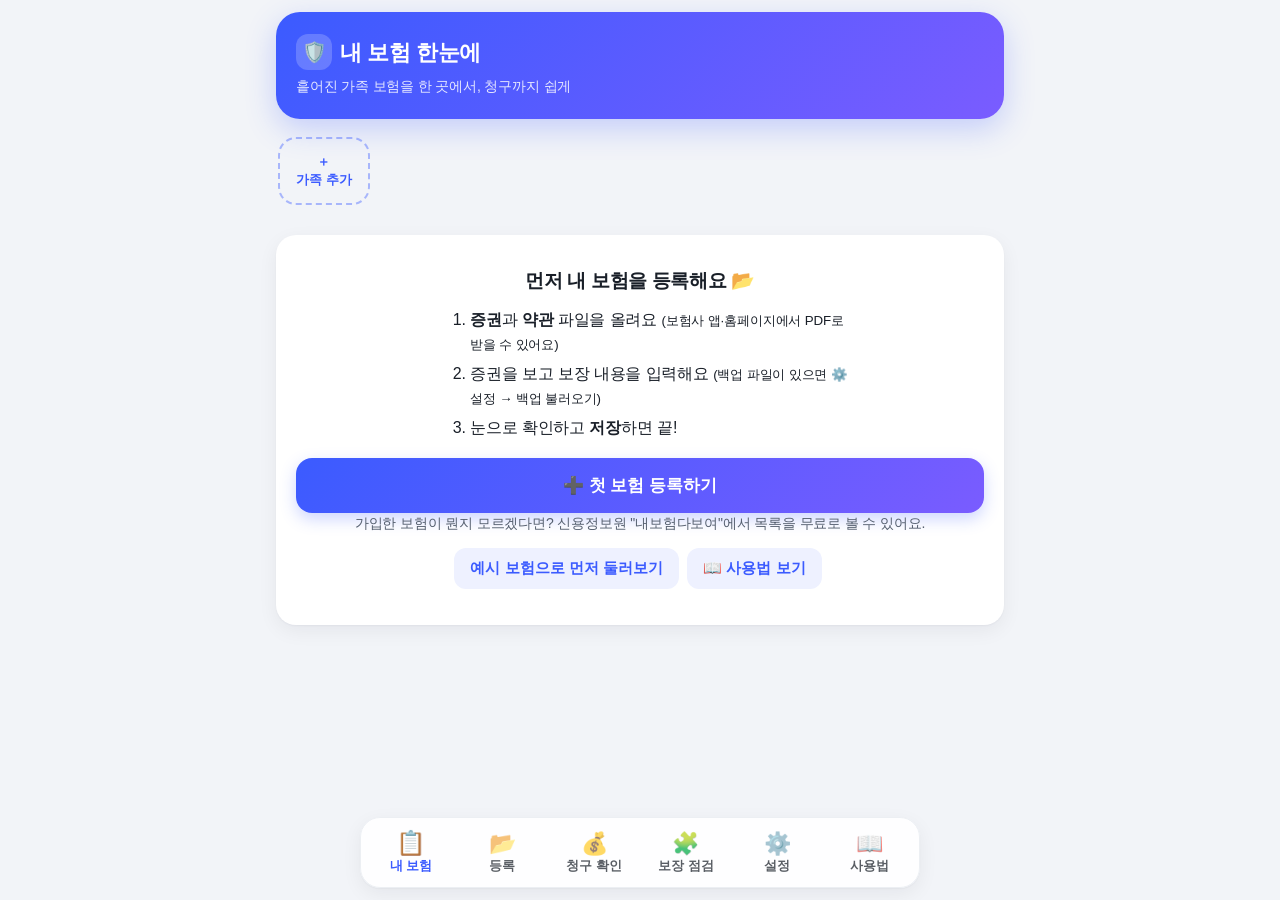
==== commit 79e6ddb8: "디자인 점검 반영: 보장 빈칸을 사람별 카드로, 큰 금액은 '3,000만 원', 삭제는 수정 화면 안으로, 아래 메뉴·작은 글씨 키우기, 강조색 파랑, 분류 버튼 높이 Co-Aut" ====
--- a/index.html
+++ b/index.html
@@ -10,9 +10,9 @@
   <link rel="apple-touch-icon" href="icons/icon-180.png" />
   <meta name="theme-color" content="#3b5bff" />
   <meta name="color-scheme" content="light" />
-  <script src="theme.js?v=37"></script>
+  <script src="theme.js?v=40"></script>
   <meta name="apple-mobile-web-app-title" content="내 보험" />
-  <link rel="stylesheet" href="styles.css?v=37" />
+  <link rel="stylesheet" href="styles.css?v=40" />
 </head>
 <body>
   <!-- 잠금 화면 -->
@@ -29,7 +29,7 @@
 
   <header class="top">
     <h1><span class="logo">🛡️</span> 내 보험 한눈에</h1>
-    <p class="sub">여기저기 가입한 보험, 한 곳에서 보고 청구까지 확인해요</p>
+    <p class="sub">흩어진 가족 보험을 한 곳에서, 청구까지 쉽게</p>
   </header>
 
   <nav class="tabs" role="tablist">
@@ -203,6 +203,7 @@
           <button class="btn big" id="savePolicy">💾 저장</button>
           <button class="btn ghost" id="resetForm">비우기</button>
         </div>
+        <button class="btn danger hidden" id="deletePolicy">🗑️ 이 보험 지우기</button>
       </div>
     </section>
 
@@ -292,11 +293,11 @@
 
   <div id="toast" class="toast hidden"></div>
 
-  <script src="kcd.js?v=37"></script>
-  <script src="engine.js?v=37"></script>
-  <script src="sample-data.js?v=37"></script>
-  <script src="templates.js?v=37"></script>
-  <script src="avatars.js?v=37"></script>
-  <script src="app.js?v=37"></script>
+  <script src="kcd.js?v=40"></script>
+  <script src="engine.js?v=40"></script>
+  <script src="sample-data.js?v=40"></script>
+  <script src="templates.js?v=40"></script>
+  <script src="avatars.js?v=40"></script>
+  <script src="app.js?v=40"></script>
 </body>
 </html>
--- a/styles.css
+++ b/styles.css
@@ -309,3 +309,48 @@
 .gaps th { font-size: 13px; color: var(--muted); }
 .gaps td small { color: var(--muted); }
 .gaps .g-없음 { background: var(--warn-soft); }
+
+/* 가족 카드 끌어서 옮기기 */
+#family [data-member] { user-select: none; -webkit-user-select: none; -webkit-touch-callout: none; }
+#family .fam.lifting { transform: scale(1.04); }
+#family .fam.dragging { opacity: .6; transform: scale(1.04); cursor: grabbing; box-shadow: 0 8px 20px rgba(0,0,0,.2); }
+
+/* ================= 2026-11-29 보기 쉽게 다듬기 (디자인 점검 결과) ================= */
+/* 회색 글씨를 조금 더 진하게 */
+:root { --muted: #566070; }
+:root[data-theme="dark"] { --muted: #a9b0bc; }
+/* 작은 글씨 한 단계 키우기 */
+.policy .meta, .hint, .covs .codes, .result ul, .stat .k, .fam .sm { font-size: 14px; }
+.covs .codes { font-size: 13px; }
+.tag { font-size: 13px; }
+.disclaimer { font-size: 13px; }
+/* 맨 위 소개 글: 단어가 중간에 끊기지 않게 */
+.top .sub { word-break: keep-all; text-wrap: balance; }
+/* 보험 개수·보험료 강조는 경고 같은 빨강 대신 파랑 */
+:root { --hot: var(--brand); }
+:root[data-theme="dark"] { --hot: #9db0ff; }
+.tag.money { background: var(--brand-soft); }
+:root[data-theme="dark"] .tag.money { background: var(--brand-soft); }
+/* 분류 버튼: 손가락으로 누르기 쉬운 높이 */
+.kind { min-height: 44px; padding: 10px 15px; font-size: 15px; }
+/* 카드의 수정 버튼: 크게, 하나만 */
+.btn.editbtn { min-height: 44px; padding: 10px 14px; font-size: 15px; white-space: nowrap; background: var(--brand-soft); color: var(--brand); margin: 0; }
+#deletePolicy { display: block; width: 100%; min-height: 48px; margin-top: 24px; font-size: 16px; }
+#deletePolicy.hidden { display: none; }
+/* 아래 메뉴: 글씨 크게, 안 고른 메뉴도 잘 보이게 */
+:root { --nav-h: 70px; }
+.tabs button { font-size: 12.5px; color: var(--text); opacity: .72; padding: 8px 0 6px; min-height: 56px; }
+.tabs button .ic { font-size: 22px; filter: none; opacity: 1; }
+.tabs button.active { opacity: 1; font-weight: 800; }
+/* 가족 보장 빈칸: 사람마다 카드, 화면 안에 다 들어오게 */
+.gapcard { background: var(--card); border-radius: 16px; box-shadow: var(--shadow); padding: 14px; margin-bottom: 12px; }
+.gapwho { font-weight: 800; font-size: 17px; margin-bottom: 10px; display: flex; align-items: center; gap: 6px; }
+.gapgrid { display: grid; grid-template-columns: 1fr 1fr; gap: 8px; }
+.gapcell { border-radius: 12px; padding: 10px; background: var(--field); }
+.gapcell .gl { font-size: 14px; color: var(--muted); font-weight: 600; }
+.gapcell .gv { font-size: 16px; font-weight: 800; margin-top: 2px; word-break: keep-all; }
+.gapcell small { display: block; font-size: 13px; color: var(--muted); margin-top: 2px; word-break: keep-all; }
+.gapcell.g-없음 { background: var(--no-soft); }
+.gapcell.g-일부, .gapcell.g-모름 { background: var(--warn-soft); }
+.nowrap { white-space: nowrap; }
+.hint { word-break: keep-all; }
